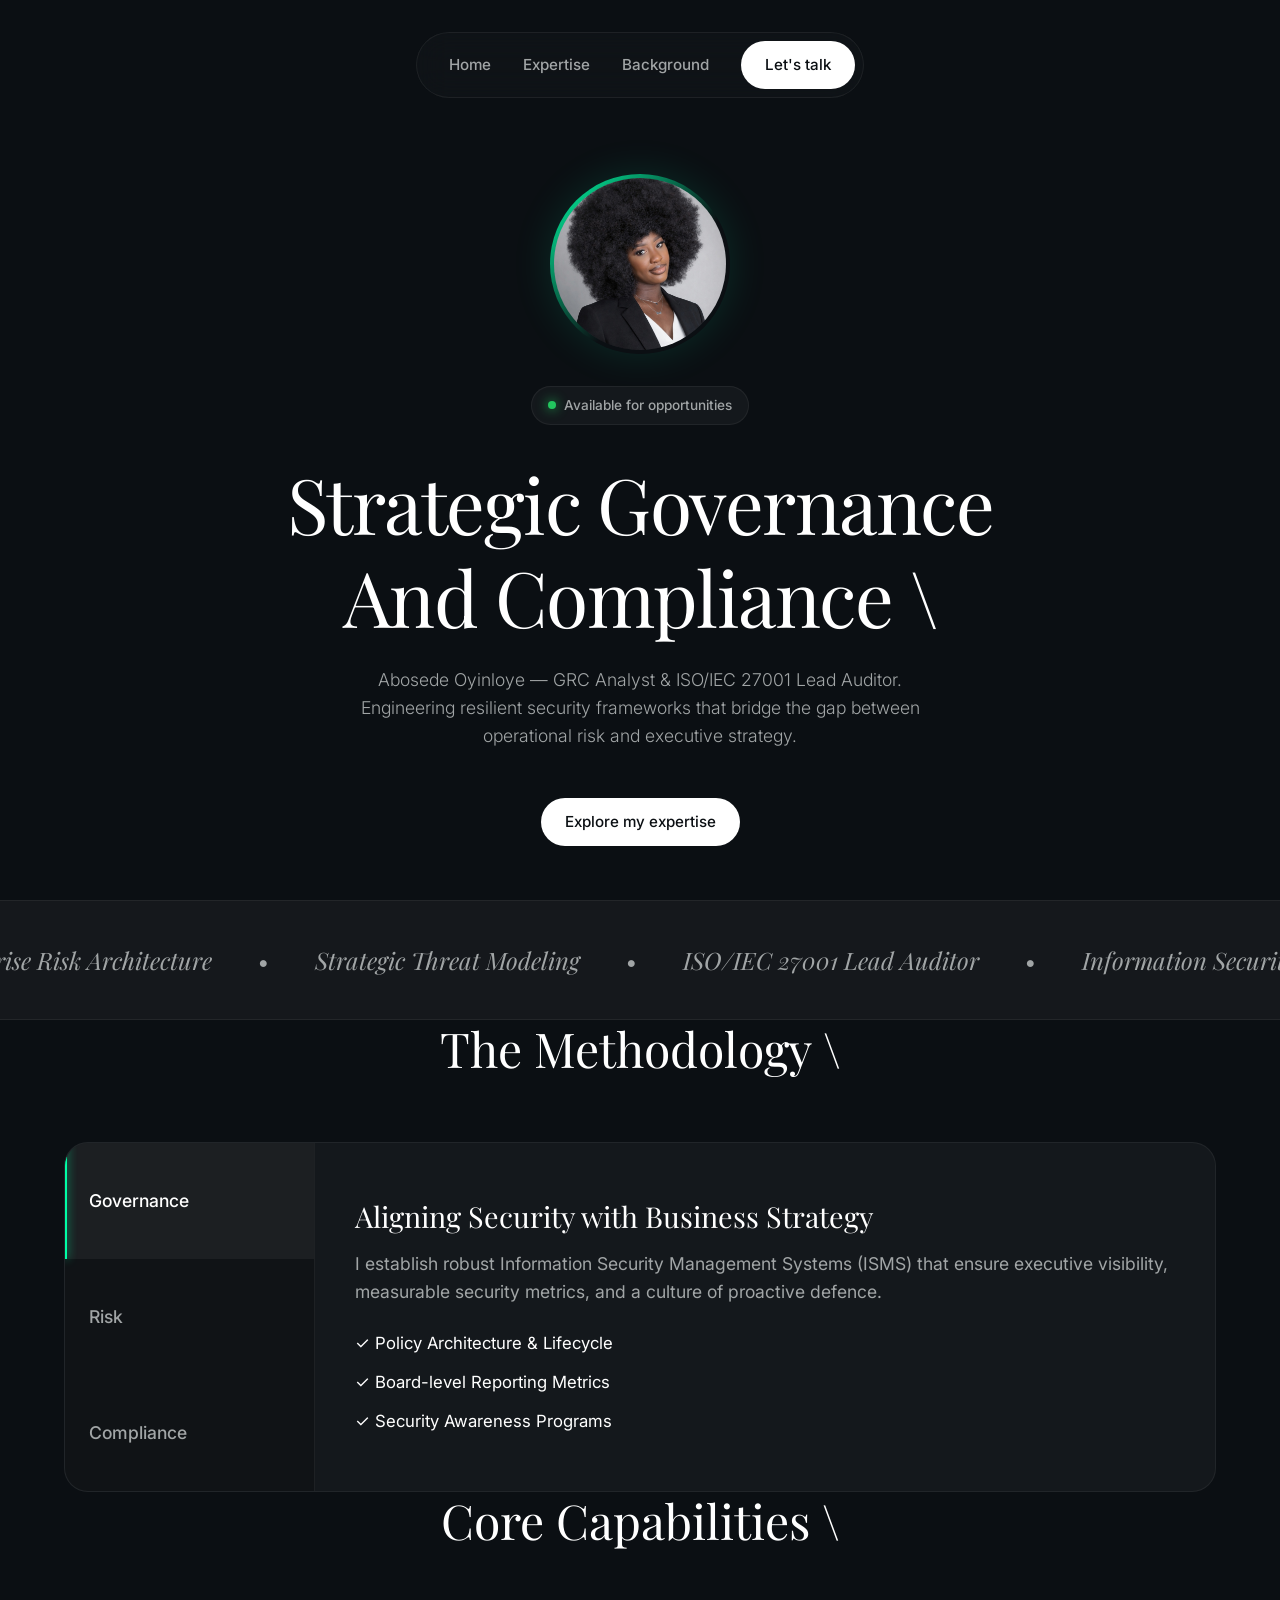
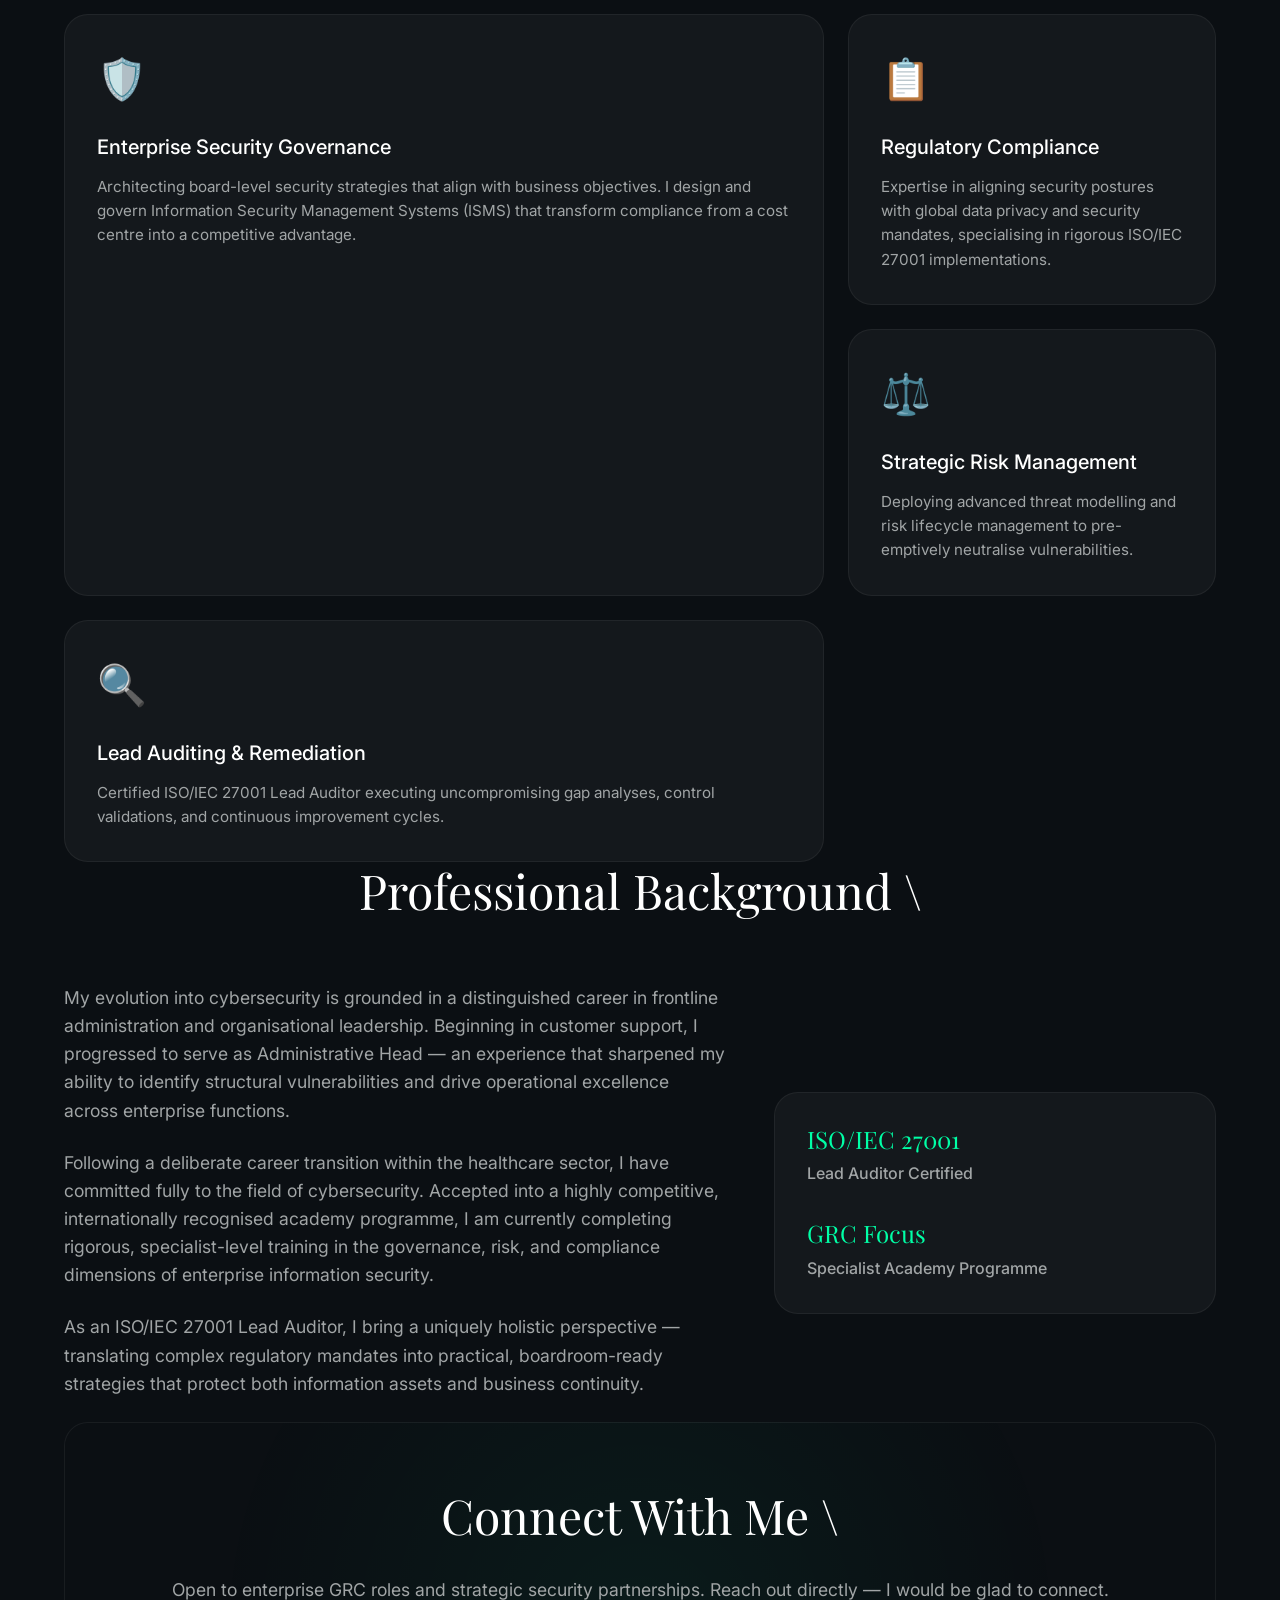
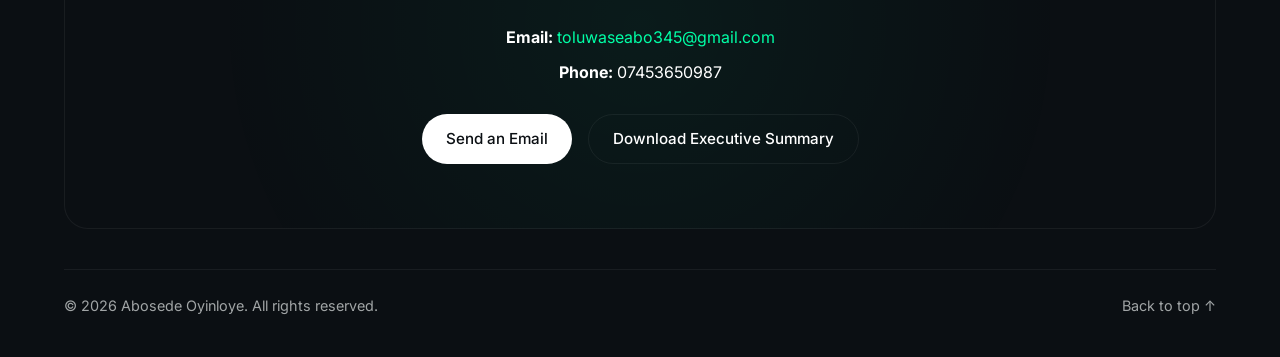
==== index.html @ 9ecf1d0f "Add files via upload" ====
<!DOCTYPE html>
<html lang="en">

<head>
    <meta charset="UTF-8">
    <meta name="viewport" content="width=device-width, initial-scale=1.0">
    <title>Abosede Oyinloye | GRC Analyst & ISO/IEC 27001 Lead Auditor</title>
    <meta name="description" content="Abosede Oyinloye — Specialized GRC Analyst and ISO/IEC 27001 Lead Auditor, bridging operational leadership with enterprise information security governance.">
    <meta property="og:title" content="Abosede Oyinloye | GRC Analyst">
    <meta property="og:description" content="Elite GRC portfolio — Strategic Governance, Risk Management, and Compliance leadership.">
    <meta property="og:type" content="website">
    <meta name="keywords" content="GRC Analyst, ISO 27001 Lead Auditor, Cybersecurity, Risk Management, Governance, Compliance">
    <!-- Fonts -->
    <link rel="preconnect" href="https://fonts.googleapis.com">
    <link rel="preconnect" href="https://fonts.gstatic.com" crossorigin>
    <link href="https://fonts.googleapis.com/css2?family=Inter:wght@300;400;500;600&family=Playfair+Display:ital,wght@0,400;0,600;0,700;1,400&display=swap" rel="stylesheet">
    <link rel="stylesheet" href="style.css">
</head>

<body>

    <!-- Floating Navigation -->
    <div class="navbar-wrapper">
        <nav class="navbar">
            <div class="nav-links">
                <a href="#home">Home</a>
                <a href="#expertise">Expertise</a>
                <a href="#journey">Background</a>
                <a href="#contact" class="btn-primary">Let's talk</a>
            </div>
        </nav>
    </div>

    <!-- Main Content -->
    <main>
        <!-- Hero Section -->
        <section id="home" class="hero container">
            <div class="avatar-wrapper">
                <img src="assets/profile.png" alt="Abosede Oyinloye" class="avatar" id="hero-avatar">
            </div>

            <div class="status-badge">
                <div class="status-dot"></div>
                Available for opportunities
            </div>

            <h1 class="hero-title">Strategic Governance And Compliance \</h1>

            <p class="hero-subtitle">
                Abosede Oyinloye — GRC Analyst & ISO/IEC 27001 Lead Auditor. Engineering resilient
                security frameworks that bridge the gap between operational risk and executive strategy.
            </p>

            <div class="hero-actions">
                <a href="#expertise" class="btn-primary">Explore my expertise</a>
            </div>
        </section>

        <!-- Certifications Marquee -->
        <div class="marquee-container">
            <div class="marquee-content">
                <span>ISO/IEC 27001 Lead Auditor</span> •
                <span>Information Security Frameworks</span> •
                <span>Global Data Privacy Mandates</span> •
                <span>Enterprise Risk Architecture</span> •
                <span>Strategic Threat Modeling</span> •
                <!-- Duplicate for seamless scrolling -->
                <span>ISO/IEC 27001 Lead Auditor</span> •
                <span>Information Security Frameworks</span> •
                <span>Global Data Privacy Mandates</span> •
                <span>Enterprise Risk Architecture</span> •
                <span>Strategic Threat Modeling</span> •
            </div>
        </div>

        <!-- Methodology Section (Interactive) -->
        <section id="methodology" class="container">
            <h2 class="section-title">The Methodology \</h2>
            <div class="methodology-container card">
                <div class="methodology-tabs">
                    <button class="tab-btn active" data-target="gov">Governance</button>
                    <button class="tab-btn" data-target="risk">Risk</button>
                    <button class="tab-btn" data-target="comp">Compliance</button>
                </div>
                <div class="methodology-content">
                    <div id="gov" class="tab-pane active">
                        <h3>Aligning Security with Business Strategy</h3>
                        <p>I establish robust Information Security Management Systems (ISMS) that ensure executive
                            visibility, measurable security metrics, and a culture of proactive defence.</p>
                        <ul class="methodology-list">
                            <li>✓ Policy Architecture & Lifecycle</li>
                            <li>✓ Board-level Reporting Metrics</li>
                            <li>✓ Security Awareness Programs</li>
                        </ul>
                    </div>
                    <div id="risk" class="tab-pane" style="display:none;">
                        <h3>Proactive Threat Mitigation</h3>
                        <p>Transitioning risk management from reactive firefighting to predictive intelligence through
                            rigorous framework deployments and continuous assessments.</p>
                        <ul class="methodology-list">
                            <li>✓ Quantitative Risk Assessments</li>
                            <li>✓ Supply Chain & Vendor Risk Management</li>
                            <li>✓ Asset Vulnerability Tracking</li>
                        </ul>
                    </div>
                    <div id="comp" class="tab-pane" style="display:none;">
                        <h3>Uncompromising Global Standards</h3>
                        <p>Translating complex regulatory mandates into streamlined operational controls. Certified
                            ISO/IEC 27001 Lead Auditor with a strong foundation in analysing and mapping global data privacy legislation.</p>
                        <ul class="methodology-list">
                            <li>✓ ISO/IEC 27001 Gap Analysis</li>
                            <li>✓ Privacy & Regulatory Mapping</li>
                            <li>✓ Continuous Audit Readiness</li>
                        </ul>
                    </div>
                </div>
            </div>
        </section>

        <!-- Expertise Bento Grid -->
        <section id="expertise" class="container">
            <h2 class="section-title">Core Capabilities \</h2>
            <div class="bento-grid">
                <div class="card bento-item large-card">
                    <div class="card-icon">🛡️</div>
                    <h3>Enterprise Security Governance</h3>
                    <p>Architecting board-level security strategies that align with business objectives. I design and
                        govern Information Security Management Systems (ISMS) that transform compliance from a cost
                        centre into a competitive advantage.</p>
                </div>
                <div class="card bento-item">
                    <div class="card-icon">📋</div>
                    <h3>Regulatory Compliance</h3>
                    <p>Expertise in aligning security postures with global data privacy and security mandates, specialising in rigorous ISO/IEC 27001 implementations.</p>
                </div>
                <div class="card bento-item">
                    <div class="card-icon">⚖️</div>
                    <h3>Strategic Risk Management</h3>
                    <p>Deploying advanced threat modelling and risk lifecycle management to pre-emptively neutralise
                        vulnerabilities.</p>
                </div>
                <div class="card bento-item wide-card">
                    <div class="card-icon">🔍</div>
                    <h3>Lead Auditing & Remediation</h3>
                    <p>Certified ISO/IEC 27001 Lead Auditor executing uncompromising gap analyses, control validations,
                        and continuous improvement cycles.</p>
                </div>
            </div>
        </section>

        <!-- Background Section -->
        <section id="journey" class="container">
            <h2 class="section-title">Professional Background \</h2>
            <div class="journey-content">
                <div class="journey-text">
                    <p>My evolution into cybersecurity is grounded in a distinguished career in frontline administration
                        and organisational leadership. Beginning in customer support, I progressed to serve as
                        Administrative Head — an experience that sharpened my ability to identify structural
                        vulnerabilities and drive operational excellence across enterprise functions.</p>
                    <p>Following a deliberate career transition within the healthcare sector, I have committed fully
                        to the field of cybersecurity. Accepted into a highly competitive, internationally recognised
                        academy programme, I am currently completing rigorous, specialist-level training in the
                        governance, risk, and compliance dimensions of enterprise information security.</p>
                    <p>As an ISO/IEC 27001 Lead Auditor, I bring a uniquely holistic perspective — translating
                        complex regulatory mandates into practical, boardroom-ready strategies that protect both
                        information assets and business continuity.</p>
                </div>
                <div class="journey-stats card">
                    <div class="stat">
                        <h4>ISO/IEC 27001</h4>
                        <p>Lead Auditor Certified</p>
                    </div>
                    <div class="stat">
                        <h4>GRC Focus</h4>
                        <p>Specialist Academy Programme</p>
                    </div>
                </div>
            </div>
        </section>

    </main>

    <!-- Contact/Footer -->
    <footer id="contact" class="container footer-section">
        <div class="footer-card card">
            <h2>Connect With Me \</h2>
            <p>Open to enterprise GRC roles and strategic security partnerships. Reach out directly — I would be glad to connect.</p>
            <div class="contact-info">
                <p><strong>Email:</strong> <a href="mailto:toluwaseabo345@gmail.com">toluwaseabo345@gmail.com</a></p>
                <p><strong>Phone:</strong> <span>07453650987</span></p>
            </div>
            <div class="footer-links">
                <a href="mailto:toluwaseabo345@gmail.com" class="btn-primary">Send an Email</a>
                <a href="#" class="btn-secondary">Download Executive Summary</a>
            </div>
        </div>
        <div class="footer-bottom">
            <p>&copy; 2026 Abosede Oyinloye. All rights reserved.</p>
            <a href="#home">Back to top ↑</a>
        </div>
    </footer>

    <script src="main.js"></script>
</body>

</html>
---- style.css ----
/* Core Design System */
:root {
  --bg-primary: #0B0F13;
  --bg-glass: rgba(255, 255, 255, 0.02);
  --bg-card: rgba(255, 255, 255, 0.04);
  --border-glass: rgba(255, 255, 255, 0.06);
  --border-hover: rgba(255, 255, 255, 0.12);

  --text-primary: #FFFFFF;
  --text-secondary: #A1A5A6;
  --text-muted: #6B7280;

  --accent-glow: rgba(0, 255, 170, 0.12);
  --accent-color: #00FFA6;
  --dot-color: #22C55E;

  --font-heading: 'Playfair Display', serif;
  --font-body: 'Inter', sans-serif;

  --radius-lg: 24px;
  --radius-md: 16px;
  --radius-full: 9999px;

  --shadow-glow: 0 0 40px var(--accent-glow);
}

/* Base Styles */
* {
  margin: 0;
  padding: 0;
  box-sizing: border-box;
}

html {
  scroll-behavior: smooth;
}

body {
  font-family: var(--font-body);
  background-color: var(--bg-primary);
  color: var(--text-primary);
  line-height: 1.6;
  -webkit-font-smoothing: antialiased;
  min-height: 100vh;
  display: flex;
  flex-direction: column;
  align-items: center;
}

h1,
h2,
h3,
h4,
h5,
h6 {
  font-family: var(--font-heading);
  font-weight: 400;
  line-height: 1.2;
}

h1 {
  font-size: clamp(3rem, 6vw, 5rem);
  letter-spacing: -0.02em;
}

h2 {
  font-size: clamp(2rem, 4vw, 3rem);
  margin-bottom: 2rem;
}

a {
  text-decoration: none;
  color: inherit;
  transition: all 0.3s ease;
}

/* UI Components */
.container {
  width: 100%;
  max-width: 1200px;
  padding: 0 24px;
  margin: 0 auto;
}

section {
  padding: 100px 0;
  width: 100%;
}

.btn-primary {
  background: var(--text-primary);
  color: var(--bg-primary);
  padding: 12px 24px;
  border-radius: var(--radius-full);
  font-weight: 500;
  font-size: 0.95rem;
  display: inline-flex;
  align-items: center;
  justify-content: center;
  cursor: pointer;
  border: none;
  transition: transform 0.2s ease, opacity 0.2s ease;
}

.btn-primary:hover {
  opacity: 0.9;
  transform: translateY(-2px);
}

.card {
  background: var(--bg-card);
  border: 1px solid var(--border-glass);
  border-radius: var(--radius-lg);
  padding: 32px;
  transition: all 0.3s ease;
  position: relative;
  overflow: hidden;
}

.card::before {
  content: '';
  position: absolute;
  top: 0;
  left: 0;
  width: 100%;
  height: 100%;
  background: radial-gradient(circle at top right, var(--accent-glow), transparent 60%);
  opacity: 0;
  transition: opacity 0.4s ease;
  pointer-events: none;
}

.card:hover {
  border-color: var(--border-hover);
  transform: translateY(-4px);
}

.card:hover::before {
  opacity: 1;
}

/* Glass Navigation */
.navbar-wrapper {
  position: fixed;
  top: 32px;
  left: 50%;
  transform: translateX(-50%);
  z-index: 100;
  width: 100%;
  display: flex;
  justify-content: center;
  padding: 0 24px;
  pointer-events: none;
}

.navbar {
  background: var(--bg-glass);
  backdrop-filter: blur(16px);
  -webkit-backdrop-filter: blur(16px);
  border: 1px solid var(--border-glass);
  border-radius: var(--radius-full);
  padding: 8px 8px 8px 32px;
  display: flex;
  align-items: center;
  gap: 32px;
  pointer-events: auto;
}

.nav-links {
  display: flex;
  align-items: center;
  gap: 32px;
}

.nav-links a:not(.btn-primary) {
  font-size: 0.95rem;
  color: var(--text-secondary);
  font-weight: 500;
}

.nav-links a:not(.btn-primary):hover {
  color: var(--text-primary);
}

/* --- Hero Section --- */
.hero {
  min-height: 100vh;
  display: flex;
  flex-direction: column;
  justify-content: center;
  align-items: center;
  text-align: center;
  padding-top: 120px;
}

.avatar-wrapper {
  margin-bottom: 32px;
  position: relative;
  width: 180px;
  height: 180px;
  border-radius: var(--radius-full);
  padding: 4px;
  background: linear-gradient(135deg, var(--accent-color), transparent 60%);
  box-shadow: 0 0 40px var(--accent-glow);
}

.avatar {
  width: 100%;
  height: 100%;
  border-radius: var(--radius-full);
  object-fit: cover;
  object-position: center 15%;
  background-color: var(--bg-card);
  display: block;
}

.status-badge {
  display: inline-flex;
  align-items: center;
  gap: 8px;
  background: var(--bg-card);
  border: 1px solid var(--border-glass);
  padding: 8px 16px;
  border-radius: var(--radius-full);
  font-size: 0.85rem;
  color: var(--text-secondary);
  font-weight: 500;
  margin-bottom: 32px;
}

.status-dot {
  width: 8px;
  height: 8px;
  border-radius: var(--radius-full);
  background-color: var(--dot-color);
  box-shadow: 0 0 12px var(--dot-color);
  animation: pulse 2s infinite ease-in-out;
}

@keyframes pulse {
  0% {
    transform: scale(1);
    opacity: 1;
  }

  50% {
    transform: scale(1.5);
    opacity: 0.5;
  }

  100% {
    transform: scale(1);
    opacity: 1;
  }
}

.hero-title {
  max-width: 800px;
  margin: 0 auto 24px auto;
}

.hero-subtitle {
  color: var(--text-secondary);
  font-size: 1.1rem;
  max-width: 600px;
  margin: 0 auto 48px auto;
  font-weight: 300;
}

/* --- Marquee Section --- */
.marquee-container {
  width: 100%;
  overflow: hidden;
  padding: 40px 0;
  background: var(--bg-card);
  border-top: 1px solid var(--border-glass);
  border-bottom: 1px solid var(--border-glass);
  white-space: nowrap;
  position: relative;
}

.marquee-content {
  display: inline-block;
  animation: marquee 30s linear infinite;
  font-family: var(--font-heading);
  font-size: 1.5rem;
  color: var(--text-secondary);
}

.marquee-content span {
  margin: 0 40px;
  font-style: italic;
}

@keyframes marquee {
  0% {
    transform: translateX(0);
  }

  100% {
    transform: translateX(-50%);
  }
}

/* --- Sections & Typography --- */
.section-title {
  text-align: center;
  margin-bottom: 64px;
}

/* --- Methodology Tabs --- */
.methodology-container {
  padding: 0;
  overflow: hidden;
  display: flex;
  flex-direction: column;
}

@media (min-width: 768px) {
  .methodology-container {
    flex-direction: row;
    min-height: 350px;
  }
}

.methodology-tabs {
  display: flex;
  flex-direction: row;
  background: rgba(0, 0, 0, 0.2);
  border-bottom: 1px solid var(--border-glass);
  overflow-x: auto;
  white-space: nowrap;
  -webkit-overflow-scrolling: touch;
}

.methodology-tabs::-webkit-scrollbar {
  display: none;
}

@media (min-width: 768px) {
  .methodology-tabs {
    flex-direction: column;
    min-width: 250px;
    border-bottom: none;
    border-right: 1px solid var(--border-glass);
  }
}

.tab-btn {
  background: transparent;
  border: none;
  color: var(--text-secondary);
  padding: 24px;
  text-align: left;
  font-family: var(--font-body);
  font-size: 1.1rem;
  font-weight: 500;
  cursor: pointer;
  transition: all 0.3s ease;
  position: relative;
  flex: 1;
}

.tab-btn:hover {
  color: var(--text-primary);
  background: rgba(255, 255, 255, 0.02);
}

.tab-btn.active {
  color: var(--text-primary);
  background: rgba(255, 255, 255, 0.05);
}

.tab-btn.active::before {
  content: '';
  position: absolute;
  bottom: 0;
  left: 0;
  width: 100%;
  height: 2px;
  background: var(--accent-color);
  box-shadow: 0 0 10px var(--accent-color);
}

@media (min-width: 768px) {
  .tab-btn.active::before {
    bottom: auto;
    top: 0;
    left: 0;
    width: 2px;
    height: 100%;
  }
}

.methodology-content {
  padding: 40px;
  flex: 1;
  display: flex;
  flex-direction: column;
  justify-content: center;
}

.tab-pane {
  opacity: 0;
  transform: translateY(10px);
  transition: opacity 0.4s ease, transform 0.4s ease;
}

.tab-pane.active {
  opacity: 1;
  transform: translateY(0);
}

.tab-pane h3 {
  font-size: 1.8rem;
  margin-bottom: 16px;
  color: var(--text-primary);
}

.tab-pane p {
  color: var(--text-secondary);
  font-size: 1.1rem;
  margin-bottom: 24px;
}

.methodology-list {
  list-style: none;
  display: flex;
  flex-direction: column;
  gap: 12px;
}

.methodology-list li {
  color: var(--text-primary);
  font-size: 1.05rem;
  display: flex;
  align-items: center;
}

/* --- Bento Grid (Expertise) --- */
.bento-grid {
  display: grid;
  grid-template-columns: repeat(3, 1fr);
  gap: 24px;
}

.bento-item {
  display: flex;
  flex-direction: column;
  gap: 16px;
}

.large-card {
  grid-column: span 2;
  grid-row: span 2;
}

.wide-card {
  grid-column: span 2;
}

.card-icon {
  font-size: 2.5rem;
  margin-bottom: 8px;
}

.bento-item h3 {
  font-family: var(--font-body);
  font-weight: 500;
  font-size: 1.25rem;
}

.bento-item p {
  color: var(--text-secondary);
  font-size: 0.95rem;
}

/* --- Journey Section --- */
.journey-content {
  display: grid;
  grid-template-columns: 3fr 2fr;
  gap: 48px;
  align-items: center;
}

.journey-text p {
  color: var(--text-secondary);
  font-size: 1.1rem;
  margin-bottom: 24px;
}

.journey-stats {
  display: flex;
  flex-direction: column;
  gap: 32px;
}

.stat h4 {
  font-size: 1.5rem;
  color: var(--accent-color);
  margin-bottom: 8px;
}

.stat p {
  color: var(--text-secondary);
  font-weight: 500;
}

/* --- Footer --- */
.footer-section {
  padding-bottom: 40px;
}

.footer-card {
  text-align: center;
  padding: 64px 32px;
  background: radial-gradient(circle at center, rgba(0, 255, 170, 0.05), transparent 70%);
  border: 1px solid var(--border-glass);
}

.footer-card p {
  color: var(--text-secondary);
  margin-bottom: 20px;
  font-size: 1.1rem;
}

.contact-info {
  margin-bottom: 28px;
  display: flex;
  flex-direction: column;
  gap: 10px;
  align-items: center;
}

.contact-info p {
  margin: 0 !important;
  font-size: 1rem;
}

.contact-info strong {
  color: var(--text-primary);
}

.contact-info a {
  color: var(--accent-color);
}

.contact-info span {
  color: var(--text-primary);
}

.footer-links {
  display: flex;
  justify-content: center;
  gap: 16px;
}

.btn-secondary {
  background: transparent;
  color: var(--text-primary);
  padding: 12px 24px;
  border-radius: var(--radius-full);
  border: 1px solid var(--border-glass);
  font-weight: 500;
  font-size: 0.95rem;
  transition: all 0.2s ease;
}

.btn-secondary:hover {
  background: var(--bg-glass);
  border-color: var(--border-hover);
}

.footer-bottom {
  display: flex;
  justify-content: space-between;
  margin-top: 40px;
  padding-top: 24px;
  border-top: 1px solid var(--border-glass);
  color: var(--text-secondary);
  font-size: 0.9rem;
}

/* --- Animations & Responsiveness --- */
.fade-up {
  opacity: 0;
  transform: translateY(30px);
  transition: opacity 0.8s ease, transform 0.8s ease;
}

.fade-up.visible {
  opacity: 1;
  transform: translateY(0);
}

@media (max-width: 900px) {
  .bento-grid {
    grid-template-columns: 1fr 1fr;
  }

  .large-card {
    grid-column: span 2;
    grid-row: auto;
  }
}

@media (max-width: 768px) {
  h1 {
    font-size: 2.5rem;
  }

  h2 {
    font-size: 2rem;
  }

  .navbar-wrapper {
    padding: 0 16px;
  }

  .navbar {
    padding: 8px 16px;
    gap: 16px;
  }

  .nav-links {
    gap: 16px;
  }

  .nav-links a:not(.btn-primary) {
    display: none;
  }

  .nav-links a.btn-primary {
    font-size: 0.85rem;
    padding: 8px 16px;
  }

  .bento-grid {
    grid-template-columns: 1fr;
  }

  .large-card,
  .wide-card {
    grid-column: span 1;
  }

  .journey-content {
    grid-template-columns: 1fr;
    gap: 32px;
  }

  .footer-card {
    padding: 40px 20px;
  }

  .footer-links {
    flex-direction: column;
  }

  .footer-bottom {
    flex-direction: column;
    align-items: center;
    gap: 16px;
  }
}
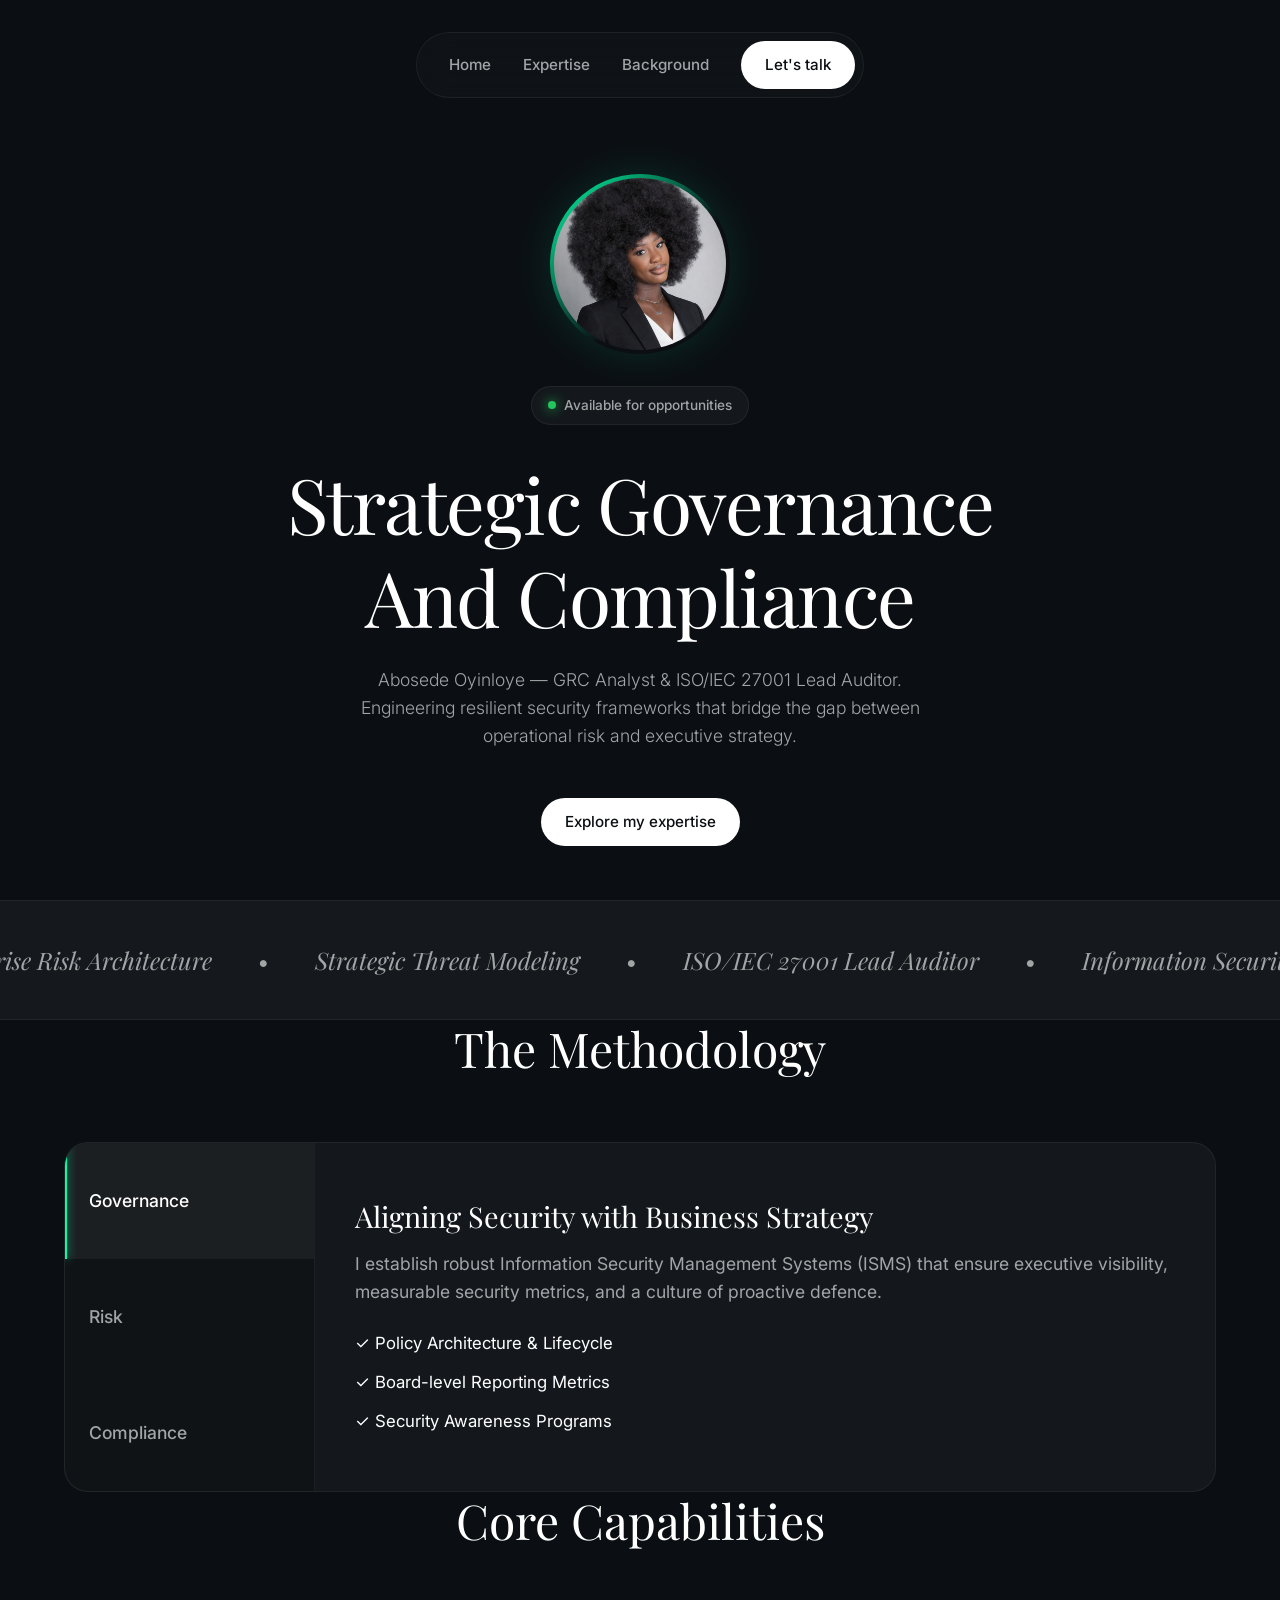
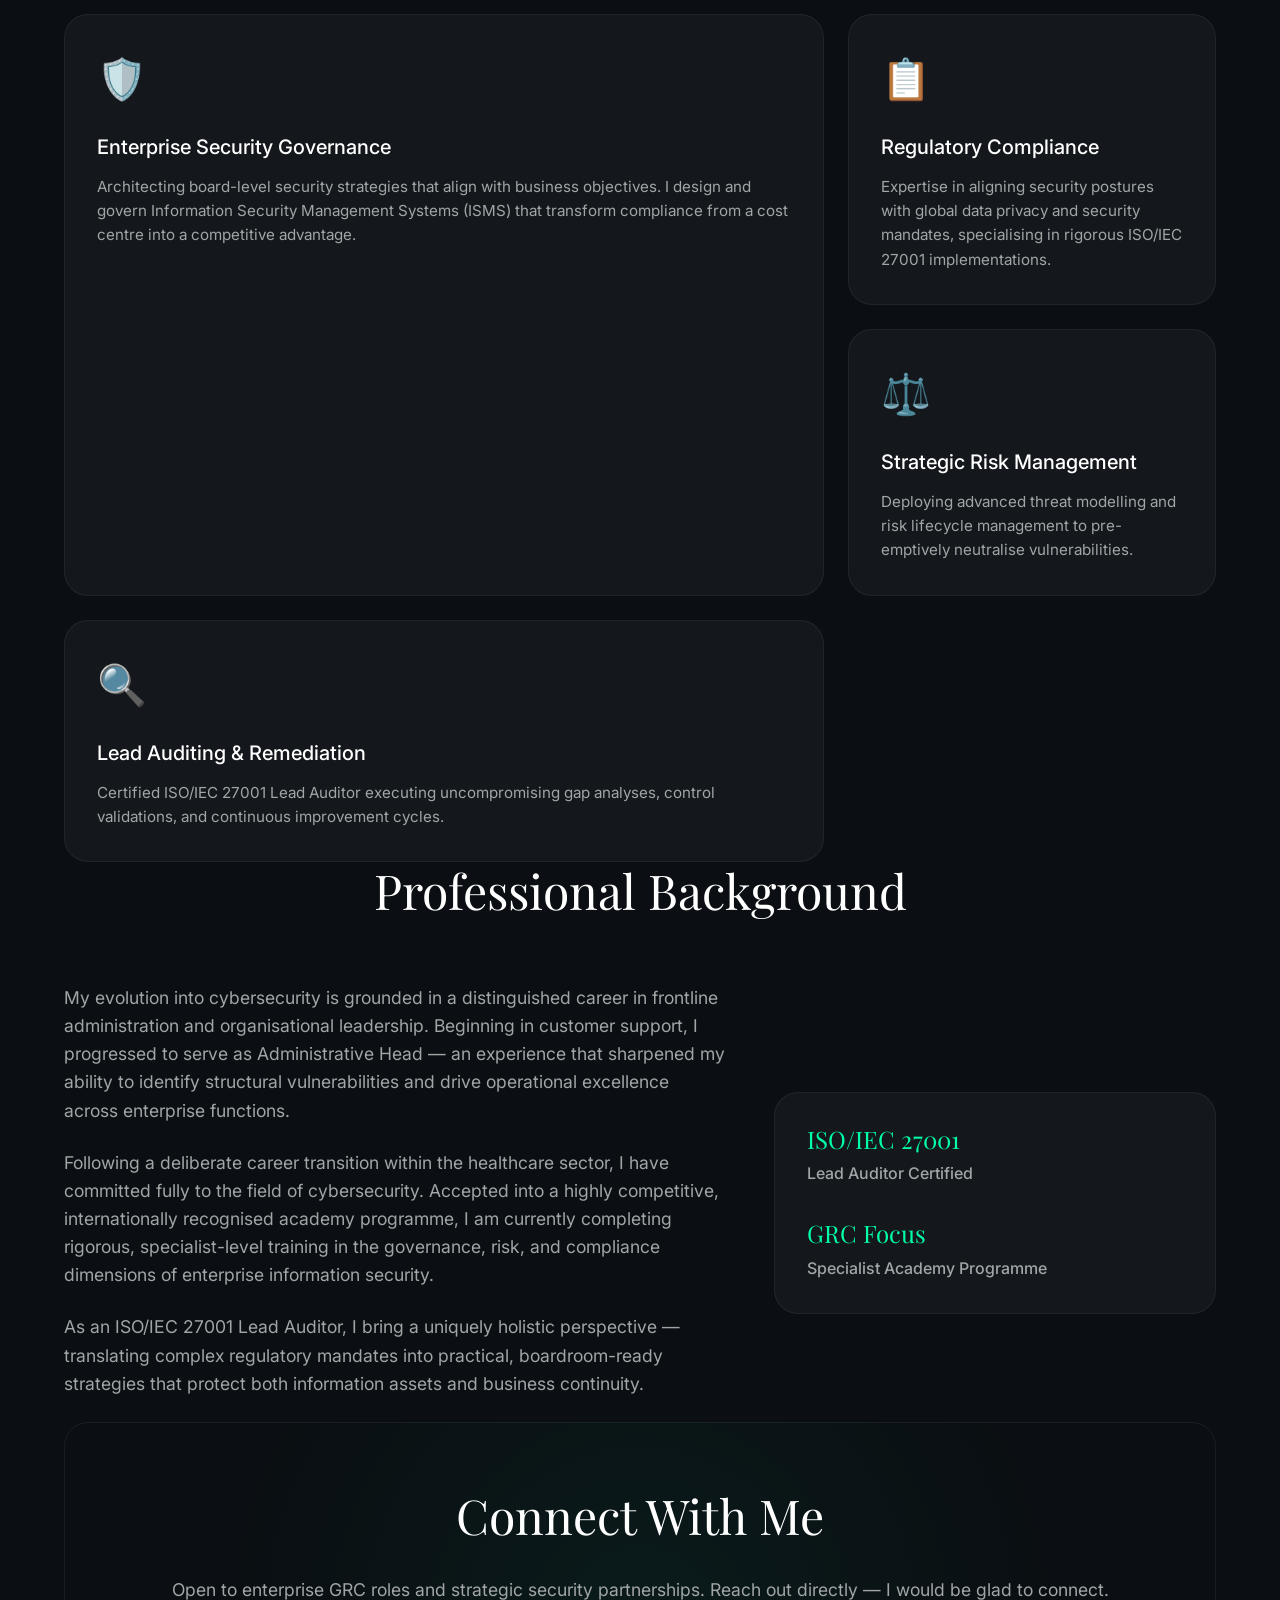
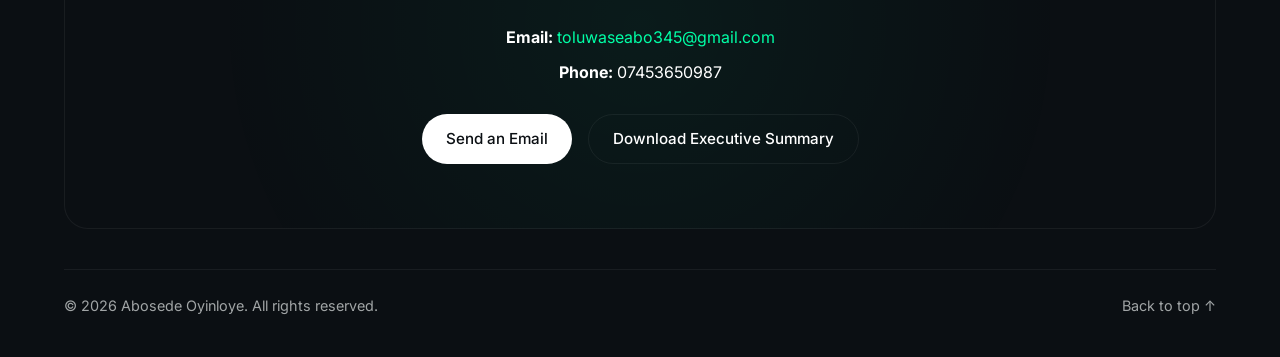
==== commit d4407397: "Add files via upload" ====
--- a/index.html
+++ b/index.html
@@ -44,7 +44,7 @@
                 Available for opportunities
             </div>
 
-            <h1 class="hero-title">Strategic Governance And Compliance \</h1>
+            <h1 class="hero-title">Strategic Governance And Compliance</h1>
 
             <p class="hero-subtitle">
                 Abosede Oyinloye — GRC Analyst & ISO/IEC 27001 Lead Auditor. Engineering resilient
@@ -75,7 +75,7 @@
 
         <!-- Methodology Section (Interactive) -->
         <section id="methodology" class="container">
-            <h2 class="section-title">The Methodology \</h2>
+            <h2 class="section-title">The Methodology</h2>
             <div class="methodology-container card">
                 <div class="methodology-tabs">
                     <button class="tab-btn active" data-target="gov">Governance</button>
@@ -119,7 +119,7 @@
 
         <!-- Expertise Bento Grid -->
         <section id="expertise" class="container">
-            <h2 class="section-title">Core Capabilities \</h2>
+            <h2 class="section-title">Core Capabilities</h2>
             <div class="bento-grid">
                 <div class="card bento-item large-card">
                     <div class="card-icon">🛡️</div>
@@ -150,7 +150,7 @@
 
         <!-- Background Section -->
         <section id="journey" class="container">
-            <h2 class="section-title">Professional Background \</h2>
+            <h2 class="section-title">Professional Background</h2>
             <div class="journey-content">
                 <div class="journey-text">
                     <p>My evolution into cybersecurity is grounded in a distinguished career in frontline administration
@@ -183,7 +183,7 @@
     <!-- Contact/Footer -->
     <footer id="contact" class="container footer-section">
         <div class="footer-card card">
-            <h2>Connect With Me \</h2>
+            <h2>Connect With Me</h2>
             <p>Open to enterprise GRC roles and strategic security partnerships. Reach out directly — I would be glad to connect.</p>
             <div class="contact-info">
                 <p><strong>Email:</strong> <a href="mailto:toluwaseabo345@gmail.com">toluwaseabo345@gmail.com</a></p>
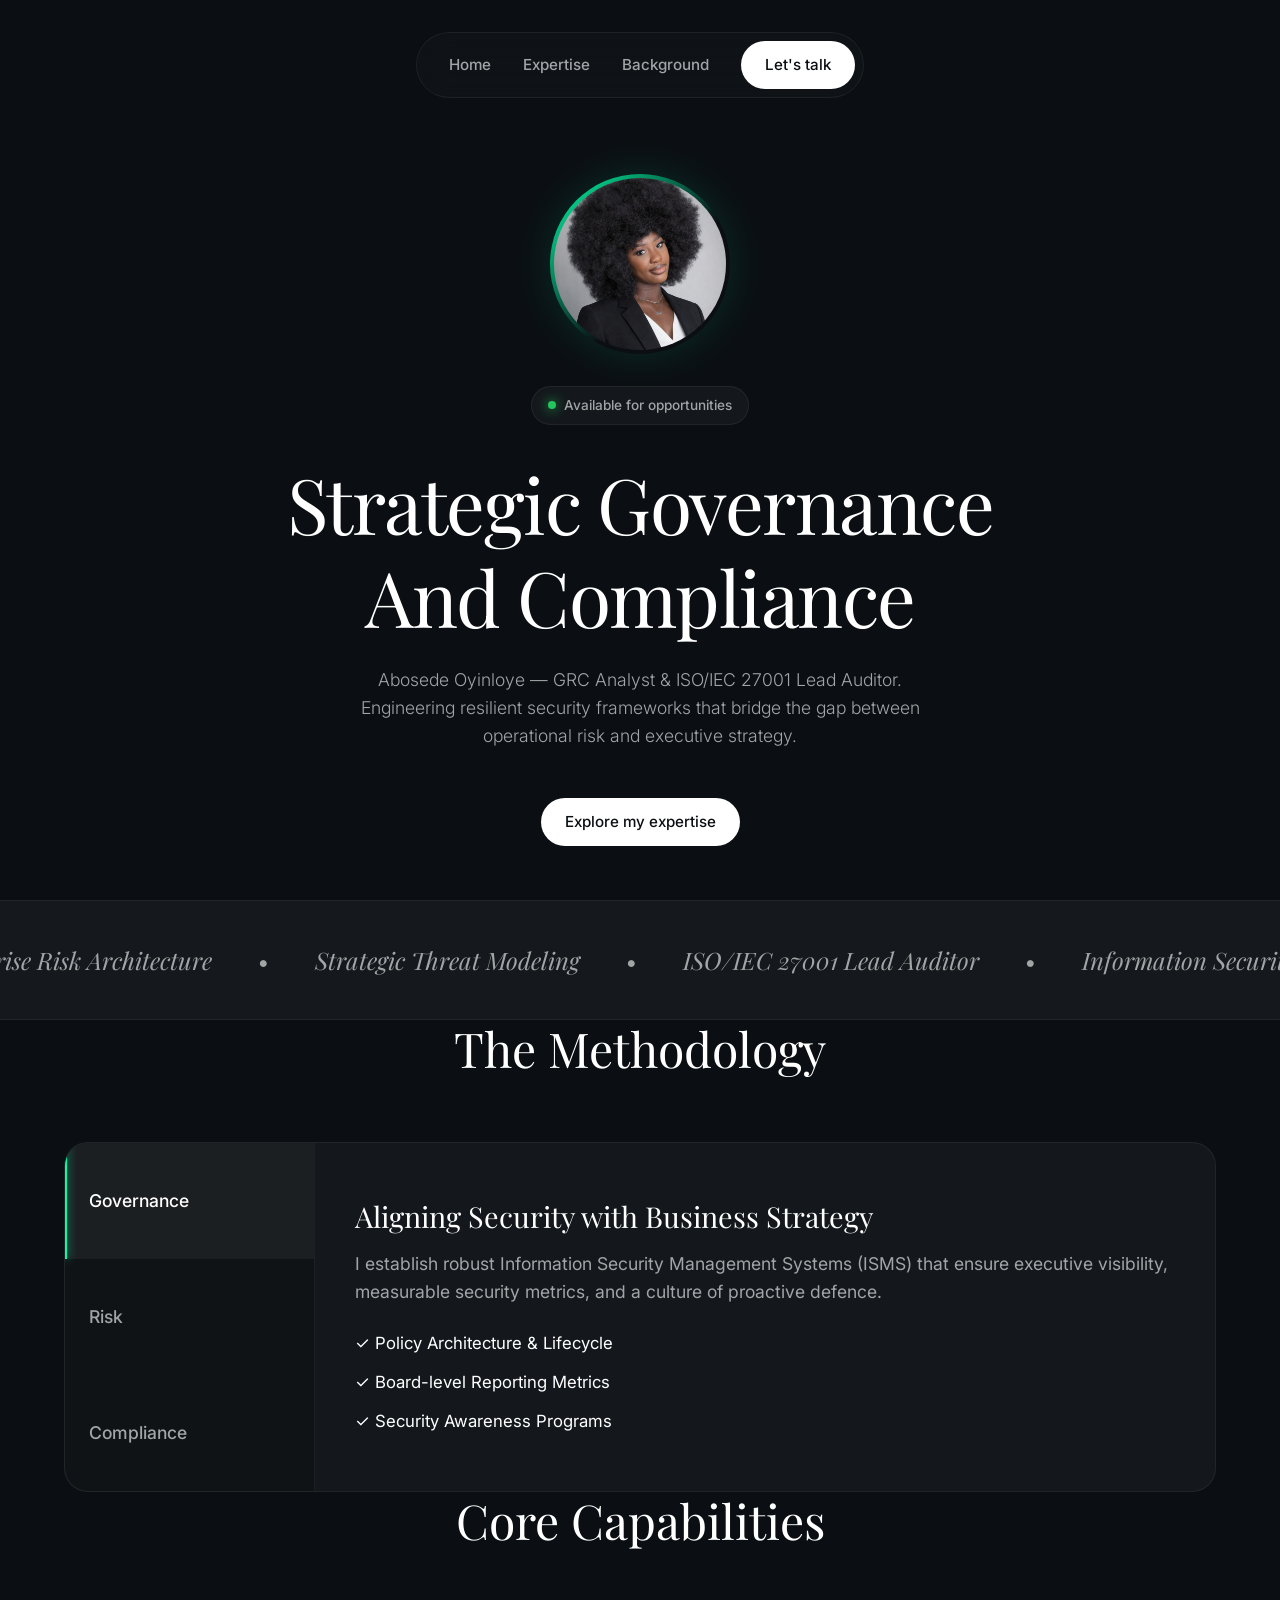
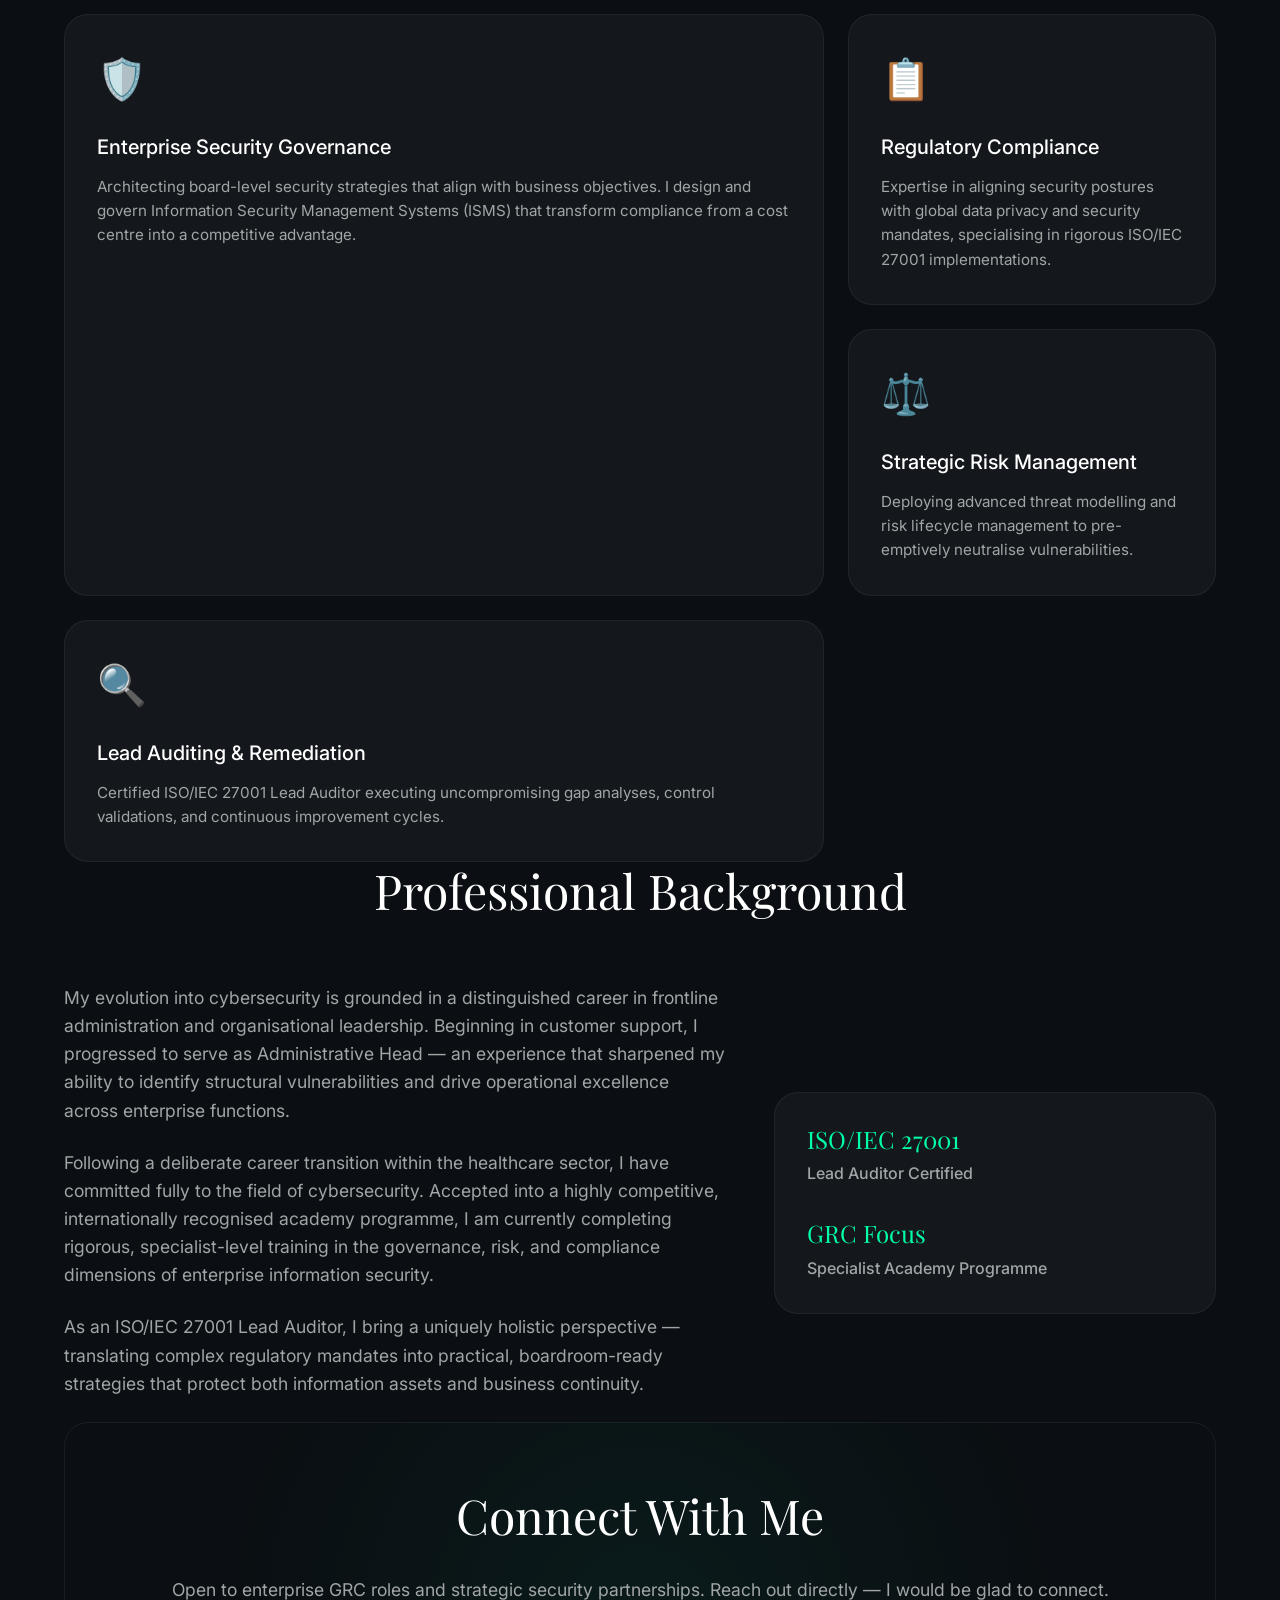
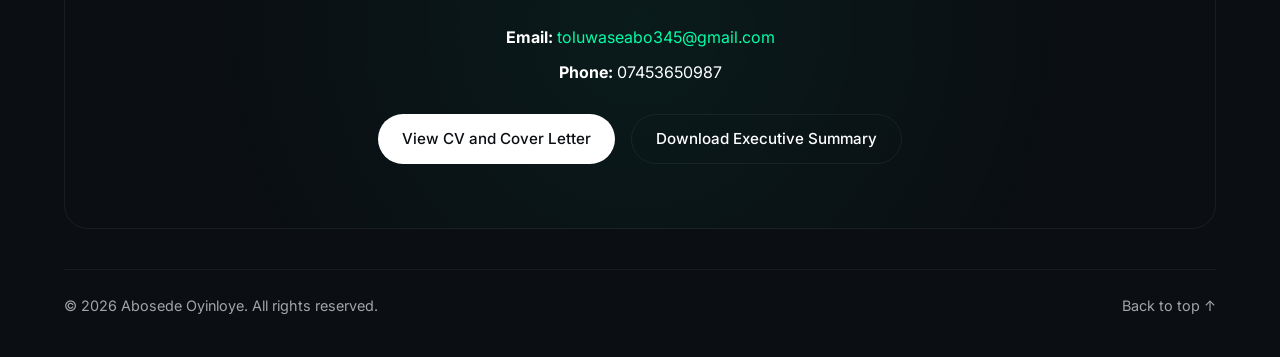
==== commit d633f428: "Add files via upload" ====
--- a/index.html
+++ b/index.html
@@ -190,7 +190,7 @@
                 <p><strong>Phone:</strong> <span>07453650987</span></p>
             </div>
             <div class="footer-links">
-                <a href="mailto:toluwaseabo345@gmail.com" class="btn-primary">Send an Email</a>
+                <a href="#" class="btn-primary">View CV and Cover Letter</a>
                 <a href="#" class="btn-secondary">Download Executive Summary</a>
             </div>
         </div>
